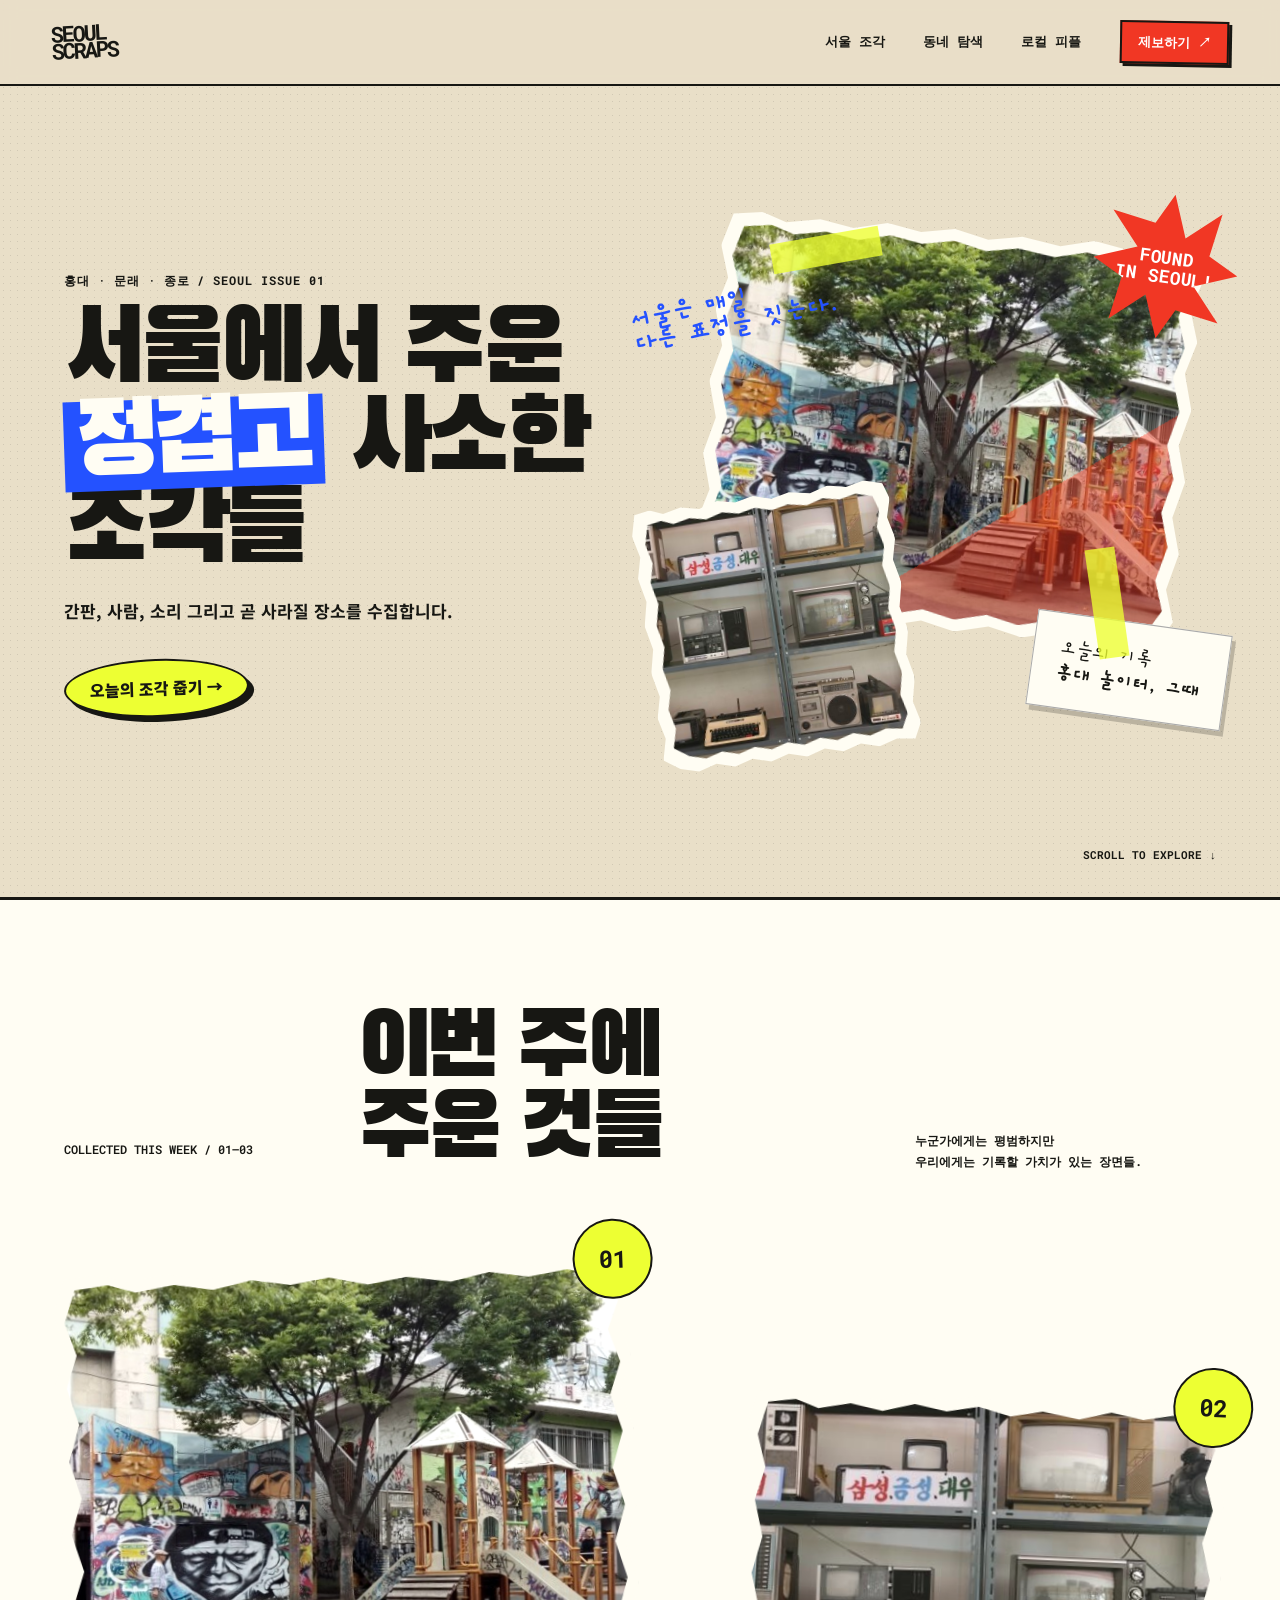
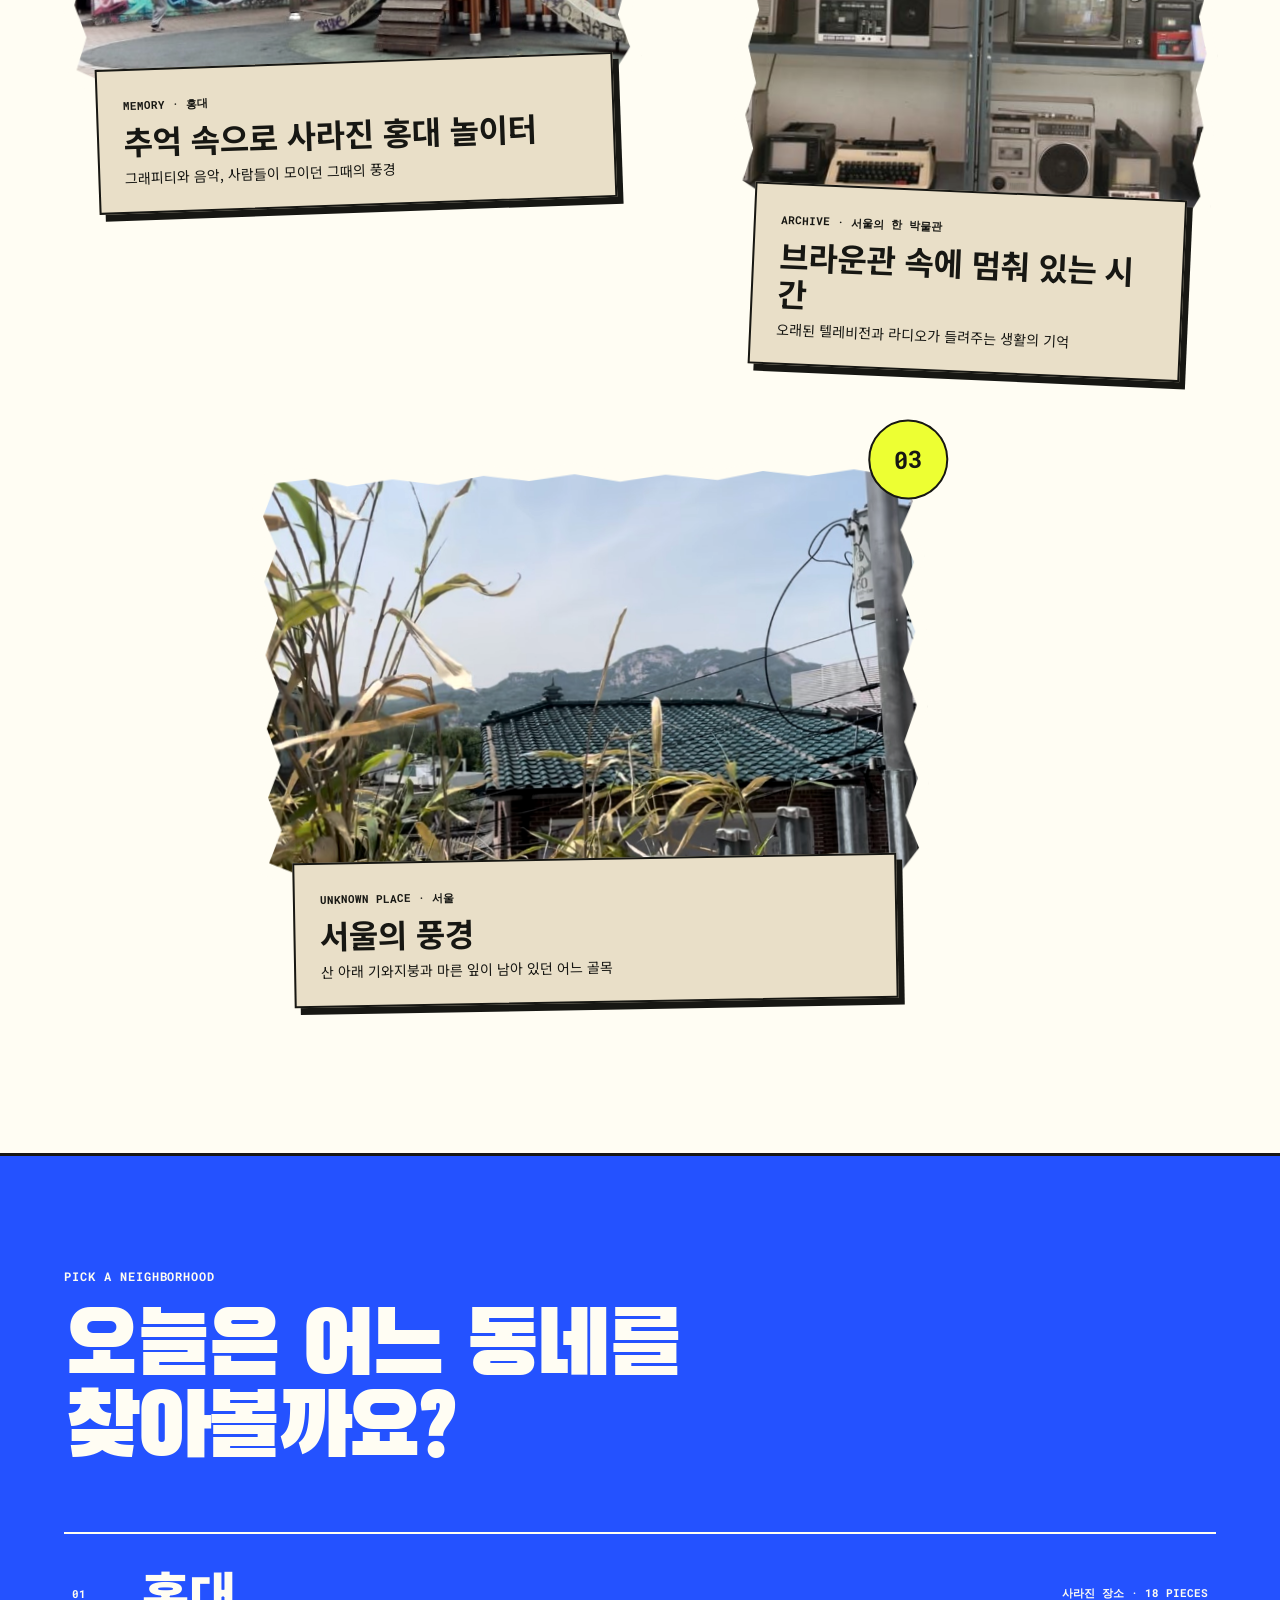
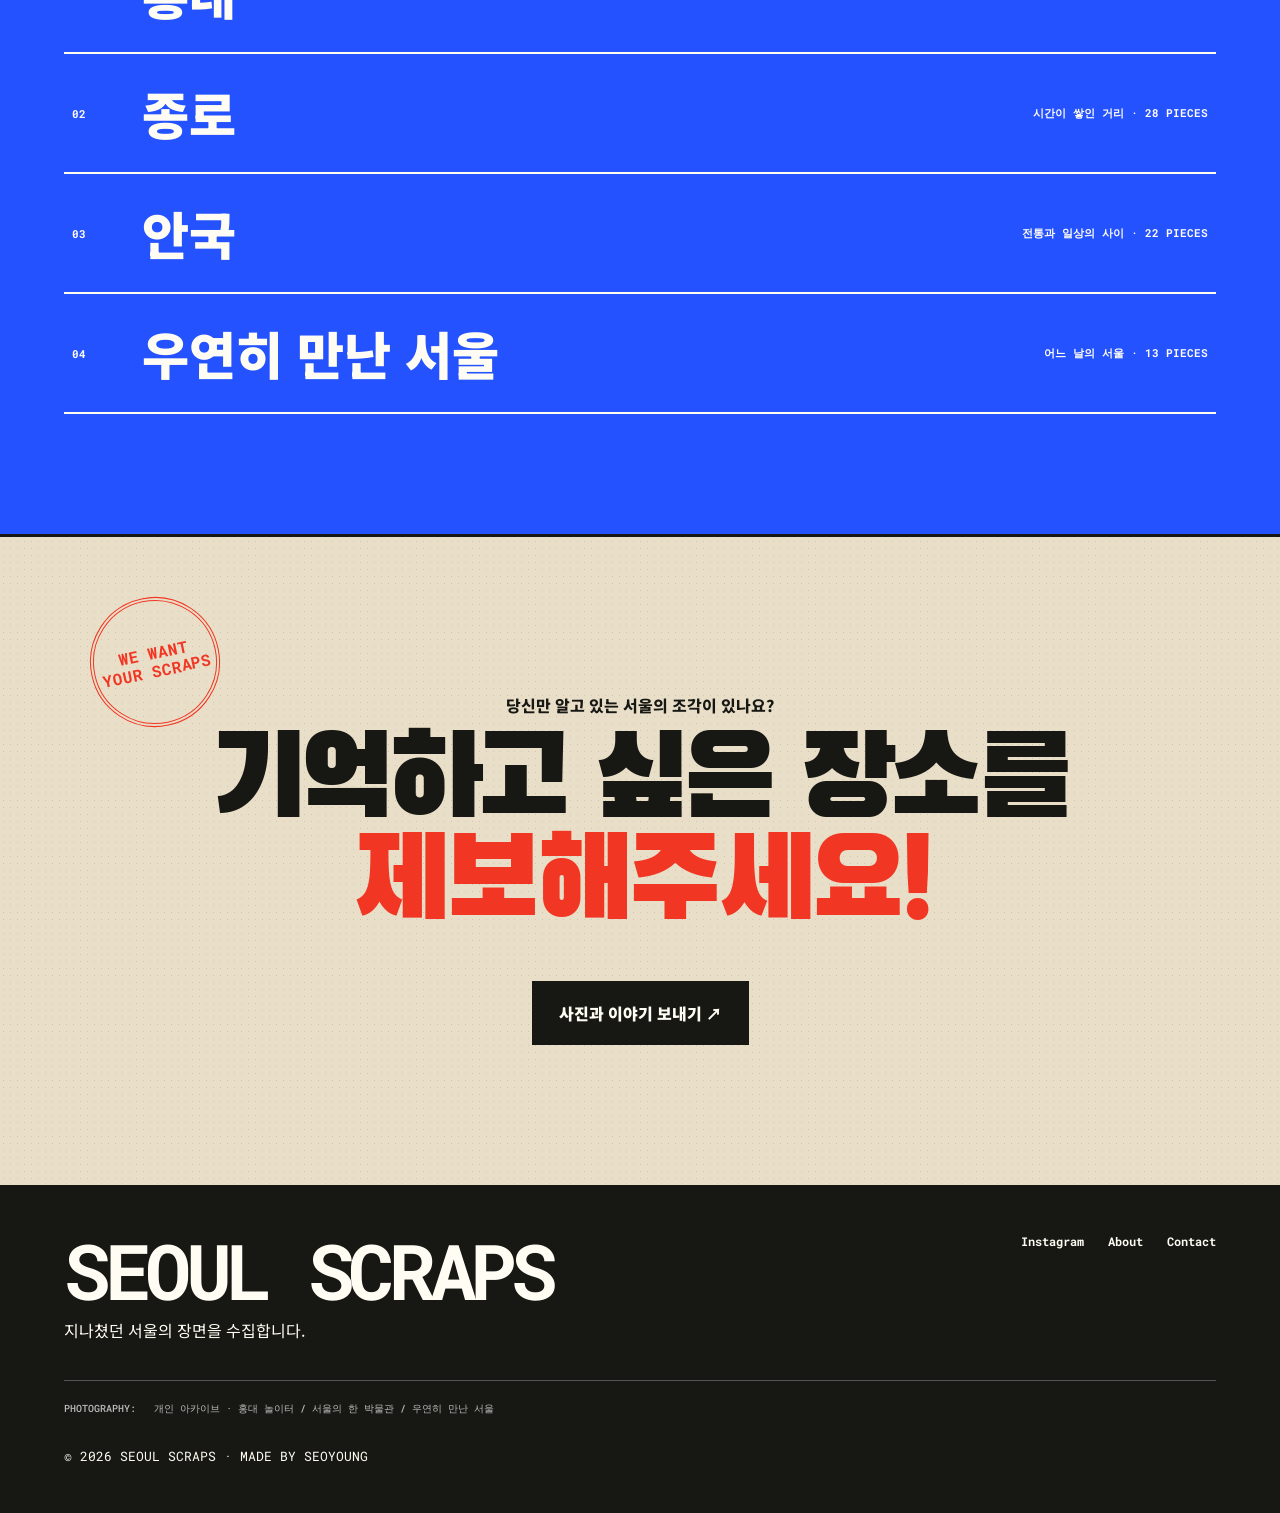
==== index.html @ 5efb3034 "Add files via upload" ====
<!DOCTYPE html>
<html lang="ko">
<head>
  <meta charset="UTF-8">
  <meta name="viewport" content="width=device-width, initial-scale=1.0">
  <meta name="description" content="서울의 사소하고 이상한 장면을 수집하는 로컬 문화 매거진">
  <title>SEOUL SCRAPS | 서울사진수집일지</title>
  <link rel="stylesheet" href="font.css">
  <link rel="stylesheet" href="style.css">
  <link rel="stylesheet" href="media.css">
</head>
<body>
  <header id="header">
    <a class="logo" href="#banner" aria-label="SEOULSCRAPS 홈">SEOUL<br>SCRAPS</a>

    <nav class="nav" id="main-nav" aria-label="주요 메뉴">
      <a href="#contents">서울 조각</a>
      <a href="#neighborhood">동네 탐색</a>
      <a href="#people">로컬 피플</a>
      <a class="nav-point" href="#submit">제보하기 ↗</a>
    </nav>

    <button class="menu-button" type="button" aria-expanded="false" aria-controls="main-nav">
      MENU
    </button>
  </header>

  <main>
    <section id="banner">
      <div class="banner-copy">
        <p class="eyebrow">홍대 · 문래 · 종로 / SEOUL ISSUE 01</p>
        <h1>
          서울에서 주운<br>
          <em>정겹고</em> 사소한<br>
          조각들
        </h1>
        <p class="intro">간판, 사람, 소리 그리고 곧 사라질 장소를 수집합니다.</p>
        <a class="sticker-button" href="#contents">오늘의 조각 줍기 →</a>
      </div>

      <div class="banner-collage" aria-label="서울의 골목과 간판을 표현한 콜라주">
        <div class="torn-paper photo-wrap photo-building-wrap">
          <div class="photo photo-building" role="img" aria-label="추억 속으로 사라진 홍대 놀이터"></div>
        </div>
        <div class="torn-paper photo-wrap photo-sign-wrap">
          <div class="photo photo-sign" role="img" aria-label="서울의 한 박물관에 전시된 오래된 텔레비전"></div>
        </div>
        <div class="paper-note">오늘의 기록<br><strong>홍대 놀이터, 그때</strong></div>
        <span class="burst">FOUND<br>IN SEOUL!</span>
        <span class="tape tape-one"></span>
        <span class="tape tape-two"></span>
        <span class="scribble">서울은 매일<br>다른 표정을 짓는다.</span>
      </div>

      <p class="scroll-note">SCROLL TO EXPLORE ↓</p>
    </section>

    <section id="contents">
      <header class="section-heading">
        <p>COLLECTED THIS WEEK / 01—03</p>
        <h2>이번 주에<br>주운 것들</h2>
        <span>누군가에게는 평범하지만<br>우리에게는 기록할 가치가 있는 장면들.</span>
      </header>

      <div class="scrap-grid">
        <article class="scrap-card card-one">
          <a href="#">
            <div class="torn-paper card-image-wrap">
              <div class="card-image image-store" role="img" aria-label="그래피티와 놀이기구가 있던 옛 홍대 놀이터"></div>
            </div>
            <span class="card-number">01</span>
            <div class="card-copy">
              <small>MEMORY · 홍대</small>
              <h3>추억 속으로 사라진 홍대 놀이터</h3>
              <p>그래피티와 음악, 사람들이 모이던 그때의 풍경</p>
            </div>
          </a>
        </article>

        <article class="scrap-card card-two" id="people">
          <a href="#">
            <div class="torn-paper card-image-wrap">
              <div class="card-image image-person" role="img" aria-label="서울의 한 박물관에 전시된 옛 텔레비전과 라디오"></div>
            </div>
            <span class="card-number">02</span>
            <div class="card-copy">
              <small>ARCHIVE · 서울의 한 박물관</small>
              <h3>브라운관 속에 멈춰 있는 시간</h3>
              <p>오래된 텔레비전과 라디오가 들려주는 생활의 기억</p>
            </div>
          </a>
        </article>

        <article class="scrap-card card-three">
          <a href="#">
            <div class="torn-paper card-image-wrap">
              <div class="card-image image-letter" role="img" aria-label="산과 기와지붕이 보이는 서울의 이름 모를 동네"></div>
            </div>
            <span class="card-number">03</span>
            <div class="card-copy">
              <small>UNKNOWN PLACE · 서울</small>
              <h3>서울의 풍경</h3>
              <p>산 아래 기와지붕과 마른 잎이 남아 있던 어느 골목</p>
            </div>
          </a>
        </article>
      </div>
    </section>

    <section id="neighborhood">
      <p class="eyebrow">PICK A NEIGHBORHOOD</p>
      <h2>오늘은 어느 동네를<br>찾아볼까요?</h2>
      <div class="neighborhood-list">
        <a href="#"><span>01</span> 홍대 <small>사라진 장소 · 18 PIECES</small></a>
        <a href="#"><span>02</span> 종로 <small>시간이 쌓인 거리 · 28 PIECES</small></a>
        <a href="#"><span>03</span> 안국 <small>전통과 일상의 사이 · 22 PIECES</small></a>
        <a href="#"><span>04</span> 우연히 만난 서울 <small>어느 날의 서울 · 13 PIECES</small></a>
      </div>
    </section>

    <section id="submit">
      <span class="submit-stamp">WE WANT<br>YOUR SCRAPS</span>
      <p>당신만 알고 있는 서울의 조각이 있나요?</p>
      <h2>기억하고 싶은 장소를<br><em>제보해주세요!</em></h2>
      <a href="mailto:hello@seoulscraps.kr">사진과 이야기 보내기 ↗</a>
    </section>
  </main>

  <footer id="footer">
    <div>
      <strong>SEOUL SCRAPS</strong>
      <p>지나쳤던 서울의 장면을 수집합니다.</p>
    </div>
    <div class="footer-links">
      <a href="#">Instagram</a>
      <a href="#">About</a>
      <a href="mailto:hello@seoulscraps.kr">Contact</a>
    </div>
    <div class="photo-credits">
      <span>PHOTOGRAPHY:</span>
      <span>개인 아카이브 · 홍대 놀이터 / 서울의 한 박물관 / 우연히 만난 서울</span>
    </div>
    <small>© 2026 SEOUL SCRAPS · MADE BY SEOYOUNG</small>
  </footer>

  <script src="script.js"></script>
</body>
</html>
---- font.css ----
/* Google Fonts
   - Black Han Sans: 큰 제목
   - Gaegu: 손글씨 메모
   - Noto Sans KR: 한글 본문
   - Roboto Mono: 영문 라벨과 번호
*/
@import url('https://fonts.googleapis.com/css2?family=Black+Han+Sans&family=Gaegu:wght@400;700&family=Noto+Sans+KR:wght@400;600;800;900&family=Roboto+Mono:wght@500;700&display=swap');

:root {
  --font-display: "Black Han Sans", sans-serif;
  --font-handwriting: "Gaegu", cursive;
  --font-body: "Noto Sans KR", sans-serif;
  --font-mono: "Roboto Mono", monospace;
}
---- style.css ----
:root {
  --paper: #e9dfc8;
  --ink: #171713;
  --red: #f13724;
  --blue: #2452ff;
  --yellow: #edff33;
  --white: #fffdf3;
  --torn-edge: polygon(2% 1%, 8% 0, 13% 2%, 20% .5%, 27% 2%, 34% 0,
      41% 1.5%, 48% 0, 55% 2%, 62% .5%, 70% 2%, 77% 0,
      84% 1.5%, 91% 0, 98% 2%, 100% 8%, 98% 15%, 100% 23%,
      98% 31%, 100% 40%, 98% 49%, 100% 58%, 98% 67%, 100% 76%,
      98% 85%, 100% 93%, 97% 99%, 90% 98%, 83% 100%, 76% 98%,
      69% 100%, 62% 98%, 55% 100%, 48% 98%, 41% 100%, 34% 98%,
      27% 100%, 20% 98%, 13% 100%, 6% 98%, 0 94%, 2% 86%,
      0 78%, 2% 70%, 0 61%, 2% 52%, 0 43%, 2% 34%, 0 25%,
      2% 17%, 0 9%);
}

* {
  box-sizing: border-box;
}

html {
  scroll-behavior: smooth;
}

body {
  margin: 0;
  color: var(--ink);
  background-color: var(--paper);
  background-image: radial-gradient(rgba(0, 0, 0, .1) .7px, transparent .7px);
  background-size: 7px 7px;
  font-family: var(--font-body);
  overflow-x: hidden;
}

a {
  color: inherit;
  text-decoration: none;
}

button {
  font: inherit;
}

#header {
  position: fixed;
  z-index: 50;
  top: 0;
  left: 0;
  width: 100%;
  min-height: 86px;
  padding: 14px clamp(20px, 4vw, 64px);
  display: flex;
  justify-content: space-between;
  align-items: center;
  border-bottom: 2px solid var(--ink);
  background: rgba(233, 223, 200, .91);
  backdrop-filter: blur(8px);
}

.logo {
  font: 900 22px/.77 var(--font-mono);
  letter-spacing: -2px;
  transform: rotate(-3deg);
}

.nav {
  display: flex;
  align-items: center;
  gap: clamp(18px, 3vw, 48px);
}

.nav a {
  font: 700 13px var(--font-mono);
  border-bottom: 2px solid transparent;
}

.nav a:hover {
  border-color: var(--ink);
}

.nav .nav-point {
  padding: 10px 16px;
  background: var(--red);
  color: white;
  border: 2px solid var(--ink);
  box-shadow: 3px 3px 0 var(--ink);
  transform: rotate(1deg);
}

.menu-button {
  display: none;
  border: 2px solid var(--ink);
  background: var(--yellow);
  padding: 8px 11px;
  font-weight: 900;
}

#banner {
  position: relative;
  min-height: 100vh;
  padding: 150px clamp(20px, 5vw, 80px) 70px;
  display: grid;
  grid-template-columns: minmax(0, 1.05fr) minmax(360px, .95fr);
  align-items: center;
  gap: 10px;
  border-bottom: 3px solid var(--ink);
}

.eyebrow {
  font: 700 12px var(--font-mono);
  letter-spacing: .08em;
}

.banner-copy {
  position: relative;
  z-index: 2;
}

.banner-copy h1 {
  margin: 18px 0 20px;
  font: 400 clamp(58px, 8vw, 125px)/.88 var(--font-display);
  letter-spacing: -.06em;
}

.banner-copy h1 em {
  display: inline-block;
  padding: 0 .12em;
  color: var(--white);
  background: var(--blue);
  font-style: normal;
  transform: rotate(-2deg);
}

.intro {
  max-width: 410px;
  margin: 0 0 36px;
  font-weight: 700;
  font-size: 17px;
}

.sticker-button {
  display: inline-block;
  padding: 15px 24px;
  border: 2px solid var(--ink);
  border-radius: 50%;
  background: var(--yellow);
  box-shadow: 5px 5px 0 var(--ink);
  font-weight: 900;
  transform: rotate(-2deg);
  transition: .2s;
}

.sticker-button:hover {
  transform: rotate(2deg) translate(-2px, -2px);
  box-shadow: 8px 8px 0 var(--ink);
}

.banner-collage {
  position: relative;
  min-height: 590px;
}

.torn-paper {
  padding: 12px;
  background: var(--white);
  clip-path: var(--torn-edge);
  filter: drop-shadow(8px 10px 0 rgba(0, 0, 0, .24));
}

.photo-wrap {
  position: absolute;
}

.photo-building-wrap {
  inset: 6% 5% 26% 6%;
  transform: rotate(5deg);
}

.photo-sign-wrap {
  z-index: 2;
  width: 48%;
  height: 45%;
  left: -5%;
  bottom: 4%;
  transform: rotate(-8deg);
}

.photo {
  width: 100%;
  height: 100%;
  background-size: cover;
  background-position: center;
  clip-path: var(--torn-edge);
}

.photo-building {
  background-image: linear-gradient(145deg, transparent 0 68%, rgba(255, 59, 34, .42) 68%), url('images/hongdae-playground.jpeg');
}

.photo-sign {
  background-image: url('images/seoul-museum.jpeg');
}

.paper-note {
  position: absolute;
  z-index: 3;
  right: -2%;
  bottom: 11%;
  padding: 22px 25px;
  background: var(--white);
  border: 1px solid #aaa;
  box-shadow: 4px 5px 0 rgba(0, 0, 0, .2);
  font: 21px/1.2 var(--font-handwriting);
  transform: rotate(8deg);
}

.burst {
  position: absolute;
  z-index: 4;
  right: -4%;
  top: 0;
  display: grid;
  place-content: center;
  width: 145px;
  aspect-ratio: 1;
  text-align: center;
  color: white;
  background: var(--red);
  clip-path: polygon(50% 0, 61% 29%, 84% 9%, 79% 39%, 100% 50%, 71% 61%, 91% 84%, 61% 79%, 50% 100%, 39% 71%, 16% 91%, 21% 61%, 0 50%, 29% 39%, 9% 16%, 39% 21%);
  font: 900 18px/1.05 var(--font-mono);
  transform: rotate(8deg);
}

.tape {
  position: absolute;
  z-index: 5;
  width: 110px;
  height: 30px;
  background: rgba(237, 255, 51, .78);
}

.tape-one {
  top: 7%;
  left: 18%;
  transform: rotate(-10deg);
}

.tape-two {
  right: 10%;
  bottom: 28%;
  transform: rotate(82deg);
}

.scribble {
  position: absolute;
  z-index: 4;
  left: -8%;
  top: 16%;
  color: var(--blue);
  font: 700 27px/.9 var(--font-handwriting);
  transform: rotate(-12deg);
}

.scroll-note {
  position: absolute;
  bottom: 24px;
  right: 5vw;
  font: 700 11px var(--font-mono);
}

#contents {
  padding: 110px clamp(20px, 5vw, 80px) 150px;
  background: var(--white);
  border-bottom: 3px solid var(--ink);
}

.section-heading {
  display: grid;
  grid-template-columns: .7fr 1.4fr .8fr;
  gap: 30px;
  align-items: end;
  margin-bottom: 95px;
}

.section-heading p,
.section-heading span {
  font: 600 12px/1.7 var(--font-mono);
}

.section-heading h2 {
  margin: 0;
  font: 400 clamp(52px, 7vw, 106px)/.9 var(--font-display);
  letter-spacing: -.06em;
}

.scrap-grid {
  display: grid;
  grid-template-columns: repeat(12, 1fr);
  row-gap: 90px;
}

.scrap-card {
  position: relative;
}

.scrap-card a {
  display: block;
}

.card-one {
  grid-column: 1 / 7;
  transform: rotate(-2deg);
}

.card-two {
  grid-column: 8 / 13;
  margin-top: 130px;
  transform: rotate(2.5deg);
}

.card-three {
  grid-column: 3 / 10;
  transform: rotate(-1deg);
}

.card-image-wrap {
  height: 430px;
  padding: 11px;
  transition: transform .25s ease;
}

.scrap-card a:hover .card-image-wrap {
  transform: rotate(1.5deg) translateY(-5px);
}

.card-image {
  width: 100%;
  height: 100%;
  background-size: cover;
  background-position: center;
  filter: saturate(.75) contrast(1.08);
  clip-path: var(--torn-edge);
}

.image-store {
  background-image: url('images/hongdae-playground.jpeg');
}

.image-person {
  background-image: url('images/seoul-museum.jpeg');
}

.image-letter {
  background-image: url('images/unknown-seoul.jpeg');
}

.card-number {
  position: absolute;
  top: -38px;
  right: -25px;
  display: grid;
  place-content: center;
  width: 80px;
  height: 80px;
  border: 2px solid var(--ink);
  border-radius: 50%;
  background: var(--yellow);
  font: 900 24px var(--font-mono);
}

.card-copy {
  position: relative;
  width: 90%;
  margin: -35px auto 0;
  padding: 20px 25px 24px;
  border: 2px solid var(--ink);
  background: var(--paper);
  box-shadow: 6px 7px 0 var(--ink);
}

.card-copy small {
  font: 700 11px var(--font-mono);
}

.card-copy h3 {
  margin: 8px 0;
  font-size: clamp(22px, 2.5vw, 37px);
  line-height: 1.15;
}

.card-copy p {
  margin: 0;
  font-size: 14px;
}

#neighborhood {
  padding: 100px clamp(20px, 5vw, 80px) 120px;
  color: var(--white);
  background: var(--blue);
  border-bottom: 3px solid var(--ink);
}

#neighborhood h2 {
  margin: 24px 0 60px;
  font: 400 clamp(50px, 7vw, 105px)/.92 var(--font-display);
  letter-spacing: -.05em;
}

.neighborhood-list {
  border-top: 2px solid var(--white);
}

.neighborhood-list a {
  display: grid;
  grid-template-columns: 70px 1fr auto;
  align-items: center;
  padding: 22px 8px;
  border-bottom: 2px solid var(--white);
  font-size: clamp(28px, 4vw, 60px);
  font-weight: 900;
  transition: .2s;
}

.neighborhood-list a:hover {
  padding-left: 25px;
  color: var(--ink);
  background: var(--yellow);
}

.neighborhood-list span,
.neighborhood-list small {
  font: 700 11px var(--font-mono);
}

#submit {
  position: relative;
  padding: 140px 20px;
  text-align: center;
  overflow: hidden;
}

#submit p {
  font-weight: 800;
}

#submit h2 {
  margin: 15px auto 45px;
  font: 400 clamp(54px, 9vw, 135px)/.88 var(--font-display);
  letter-spacing: -.06em;
}

#submit h2 em {
  color: var(--red);
  font-style: normal;
}

#submit>a {
  display: inline-block;
  padding: 18px 25px;
  border: 2px solid var(--ink);
  color: var(--white);
  background: var(--ink);
  font-weight: 900;
}

.submit-stamp {
  position: absolute;
  top: 60px;
  left: 7%;
  display: grid;
  place-content: center;
  width: 130px;
  height: 130px;
  border: 4px double var(--red);
  border-radius: 50%;
  color: var(--red);
  font: 900 16px/1.1 var(--font-mono);
  transform: rotate(-12deg);
}

#footer {
  min-height: 240px;
  padding: 48px clamp(20px, 5vw, 80px);
  display: grid;
  grid-template-columns: 1fr auto;
  gap: 30px;
  color: var(--white);
  background: var(--ink);
}

#footer strong {
  font: 900 clamp(36px, 6vw, 84px)/1 var(--font-mono);
  letter-spacing: -.07em;
}

#footer p {
  margin: 8px 0;
}

.footer-links {
  display: flex;
  gap: 24px;
  align-items: start;
  font: 700 12px var(--font-mono);
}

.photo-credits {
  grid-column: 1 / -1;
  display: flex;
  flex-wrap: wrap;
  gap: 8px 18px;
  padding-top: 20px;
  border-top: 1px solid #555;
  font: 500 10px/1.6 var(--font-mono);
  color: #bbb;
}

.photo-credits a {
  text-decoration: underline;
  text-underline-offset: 3px;
}

.photo-credits a:hover {
  color: var(--yellow);
}

#footer>small {
  grid-column: 1 / -1;
  align-self: end;
  font-family: var(--font-mono);
}
---- media.css ----
/* 태블릿 및 모바일 */
@media (max-width: 800px) {
  #header {
    min-height: 70px;
  }

  .menu-button {
    display: block;
  }

  .nav {
    position: absolute;
    top: 70px;
    left: 0;
    width: 100%;
    padding: 25px;
    display: none;
    flex-direction: column;
    align-items: stretch;
    background: var(--paper);
    border-bottom: 2px solid var(--ink);
  }

  .nav.is-open {
    display: flex;
  }

  #banner {
    min-height: auto;
    grid-template-columns: 1fr;
    padding-top: 125px;
  }

  .banner-copy h1 {
    font-size: clamp(51px, 15vw, 86px);
  }

  .banner-collage {
    min-height: 480px;
    margin-top: 35px;
  }

  .photo-building-wrap {
    inset: 5% 3% 20% 8%;
  }

  .photo-sign-wrap {
    left: 0;
  }

  .paper-note {
    right: 1%;
    font-size: 18px;
  }

  .scribble {
    left: 0;
  }

  .section-heading {
    grid-template-columns: 1fr;
    margin-bottom: 70px;
  }

  .section-heading span {
    max-width: 330px;
  }

  .scrap-grid {
    display: block;
  }

  .scrap-card {
    margin: 0 0 95px;
    transform: none;
  }

  .card-image-wrap {
    height: 330px;
  }

  .neighborhood-list a {
    grid-template-columns: 40px 1fr;
  }

  .neighborhood-list small {
    display: none;
  }

  .submit-stamp {
    opacity: .55;
    top: 35px;
    left: -25px;
  }

  #footer {
    grid-template-columns: 1fr;
  }
}

/* 움직임 최소화 설정을 사용하는 사용자 배려 */
@media (prefers-reduced-motion: reduce) {
  html {
    scroll-behavior: auto;
  }

  * {
    transition: none !important;
  }
}
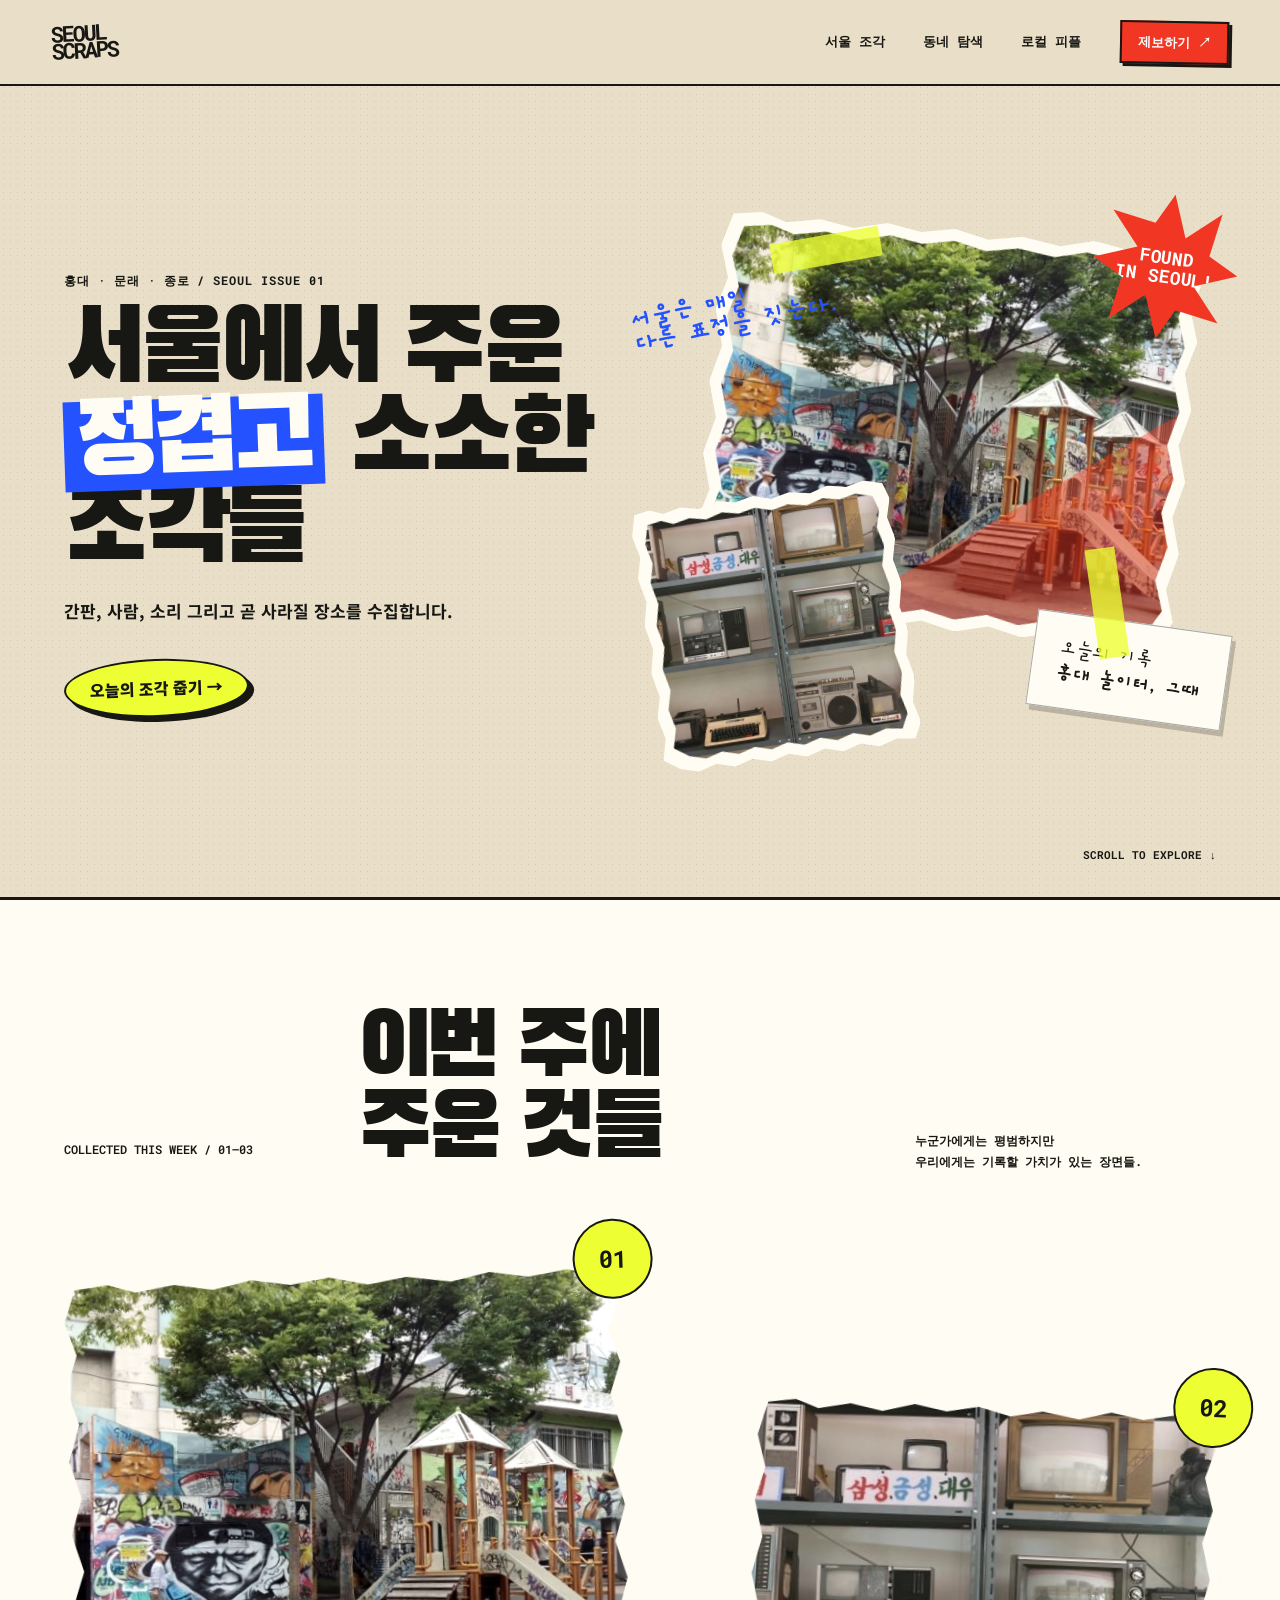
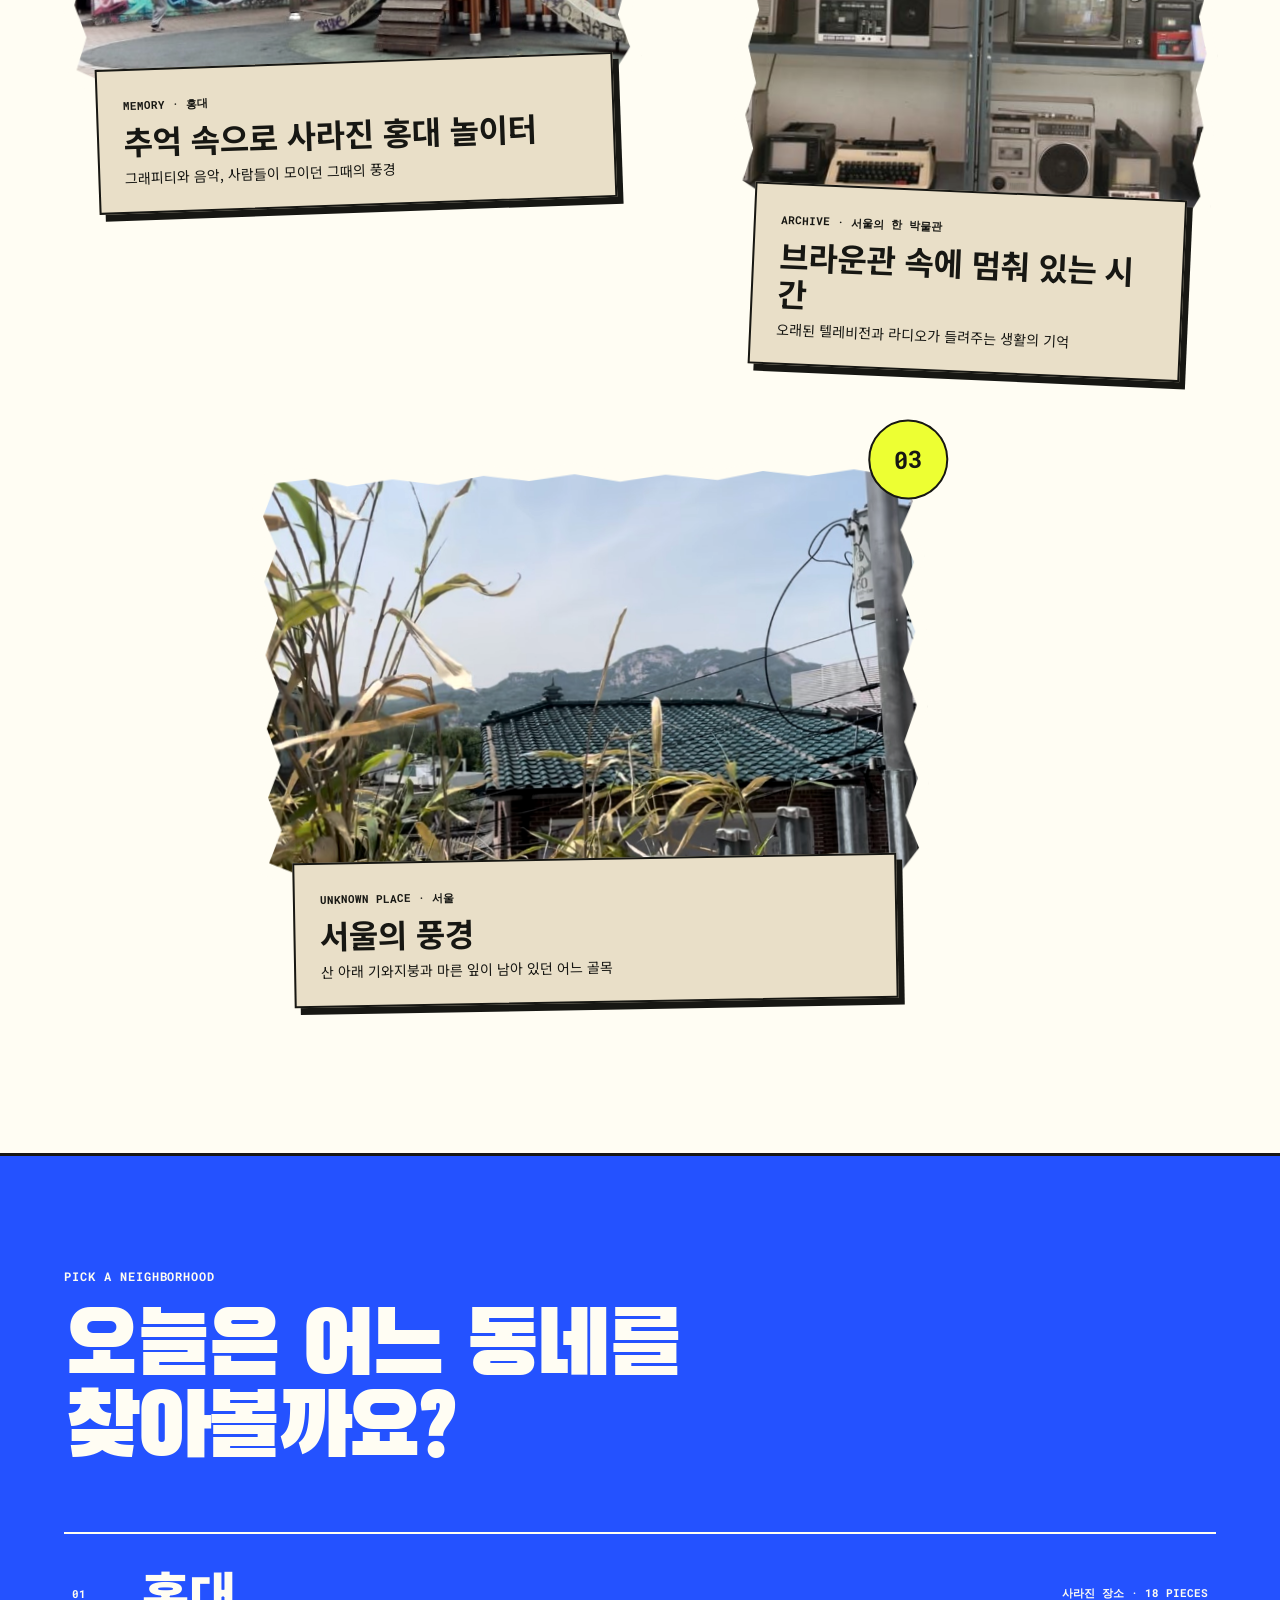
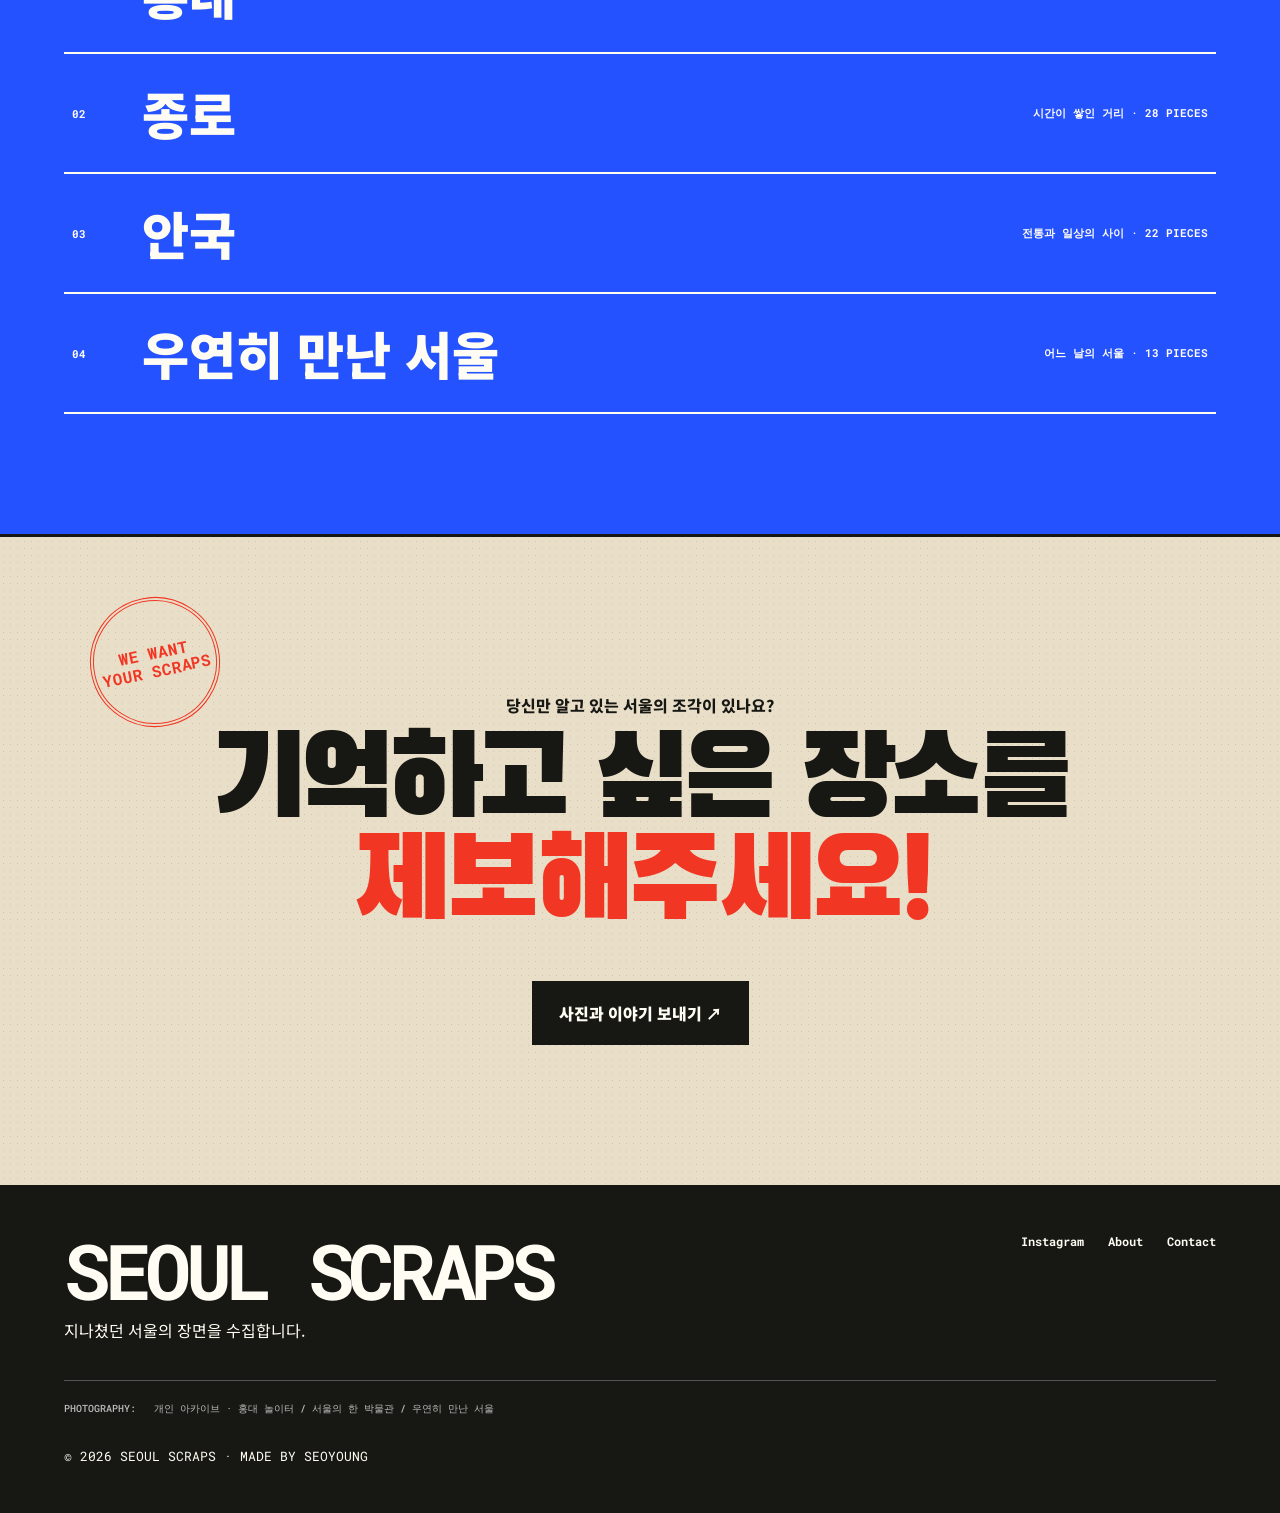
==== commit 628ef64d: "Update index.html" ====
--- a/index.html
+++ b/index.html
@@ -3,7 +3,7 @@
 <head>
   <meta charset="UTF-8">
   <meta name="viewport" content="width=device-width, initial-scale=1.0">
-  <meta name="description" content="서울의 사소하고 이상한 장면을 수집하는 로컬 문화 매거진">
+  <meta name="description" content="서울의 소소한 장면을 수집하는 로컬 문화 매거진">
   <title>SEOUL SCRAPS | 서울사진수집일지</title>
   <link rel="stylesheet" href="font.css">
   <link rel="stylesheet" href="style.css">
@@ -31,7 +31,7 @@
         <p class="eyebrow">홍대 · 문래 · 종로 / SEOUL ISSUE 01</p>
         <h1>
           서울에서 주운<br>
-          <em>정겹고</em> 사소한<br>
+          <em>정겹고</em> 소소한<br>
           조각들
         </h1>
         <p class="intro">간판, 사람, 소리 그리고 곧 사라질 장소를 수집합니다.</p>
